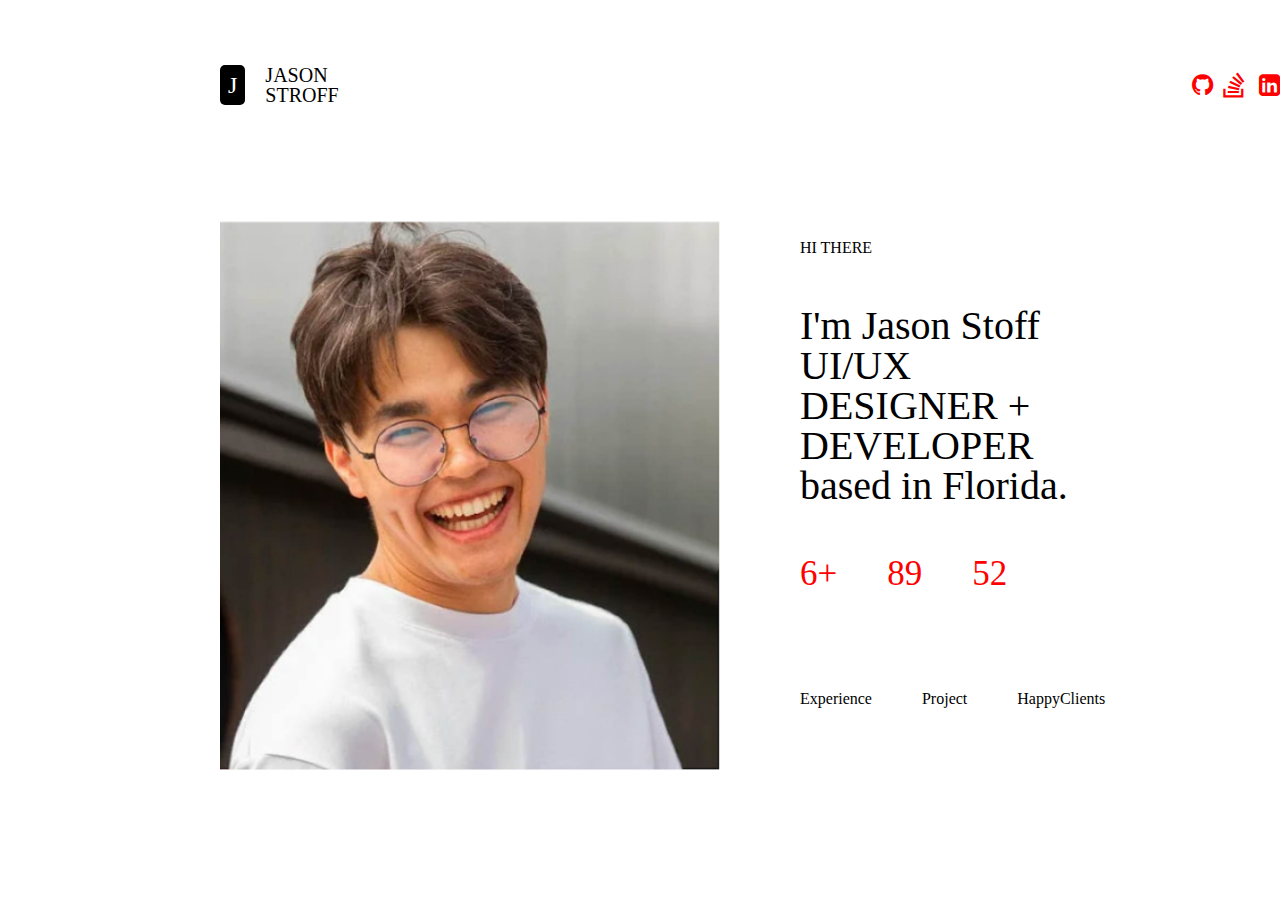
==== btvn_day_2/index.html @ e4579cae "update" ====
<!DOCTYPE html>
<html lang="en">
  <head>
    <meta charset="UTF-8" />
    <meta http-equiv="X-UA-Compatible" content="IE=edge" />
    <meta name="viewport" content="width=device-width, initial-scale=1.0" />
    <title>Document</title>
    <link
      rel="stylesheet"
      href="https://cdnjs.cloudflare.com/ajax/libs/font-awesome/4.7.0/css/font-awesome.min.css"
    />
    <link rel="stylesheet" href="./reset.css" />
    <link rel="stylesheet" href="./styles.css" />
  </head>
  <body>
    <div class="flex1">
      <div class="squareJ">
        <p class="textJ">J</p>
      </div>
      <div class="jasonstroff">
        <p>JASON STROFF</p>
      </div>
      <i class="fa fa-github"></i>
      <i class="fa fa-stack-overflow"></i>
      <i class="fa fa-linkedin-square"></i> 
    </div>
    <div class="flex2">
      <div>
        <img class="img1" src="../Screenshot_20221201_034839.png" alt="img" />
      </div>
      <div class="texttotal">
        <div class="hithere">
          <p>HI THERE</p>
        </div>
        <div class="iam">
          <p>I'm Jason Stoff UI/UX DESIGNER + DEVELOPER based in Florida.</p>
        </div>
        <div class="flex3 redtext">
            <div class="Bruh">
              <p class="sixplus">6+</p>
            </div>
            <div class="Bruh">
              <p class="eightynine">89</p>
            </div>
            <div class="Bruh">
              <p class="fiftytwo">52</p>
            </div>
        </div>
        <div class="flex4 ">
          <div class="Lmao">
            <p class="experience">Experience</p>
          </div>
          <div class="Lmao">
            <p class="project">Project</p>
          </div>
          <div class="Lmao">
            <p class="HappyClients">HappyClients</p>
          </div>
      </div>
      </div>
      </div>
    </div>
  </body>
</html>
---- btvn_day_2/styles.css ----
.flex1 {
    display: flex;
    align-items: center;
    margin-top: 45px;
    margin-left: 200px;
  }
  .squareJ {
    width: 40px;
    height: 40px;
    background-color: black;
    margin: 20px;
    border-radius: 5px;
  }
  
  .textJ {
    /* width: fit-content; */
    color: white;
    text-align: center;
    padding: 8px;
    font-size: x-large;
  }
  .jasonstroff {
    font-size: 20px;
  }
  .fa-github {
    font-size: 25px;
    color: red;
    margin-left: 850px;
  }
  .fa-stack-overflow {
    font-size: 25px;
    color: red;
    margin: 10px;
  }
  .fa-linkedin-square {
    font-size: 25px;
    color: red;
    margin-left: 5px;
  }
  
  .flex2 {
    display: flex;
    margin-top: 45px;
    margin-left: 100px;
  }
  
  .img1 {
    width: 500px;
    height: 550px;
    margin-left: 120px;
    margin-top: 50px;
  }
  .texttotal {
    padding-top: 70px;
    padding-left: 80px;
  }
  .iam {
    padding-top: 50px;
    width: 300px;
    height: 150px;
    font-size: 40px;
  }
  .flex3{
      display: flex;
      align-items: center;
      padding-top: 100px;
  }
  .redtext {
      color: red;
      font-size: 35px;
  }
  
  .Bruh{
      padding-right: 50px;
  }
  
  
  .flex4{
      display: flex;
      align-items: center;
      padding-top: 100px;
  }
  .Lmao {
      padding-right: 50px;
  }
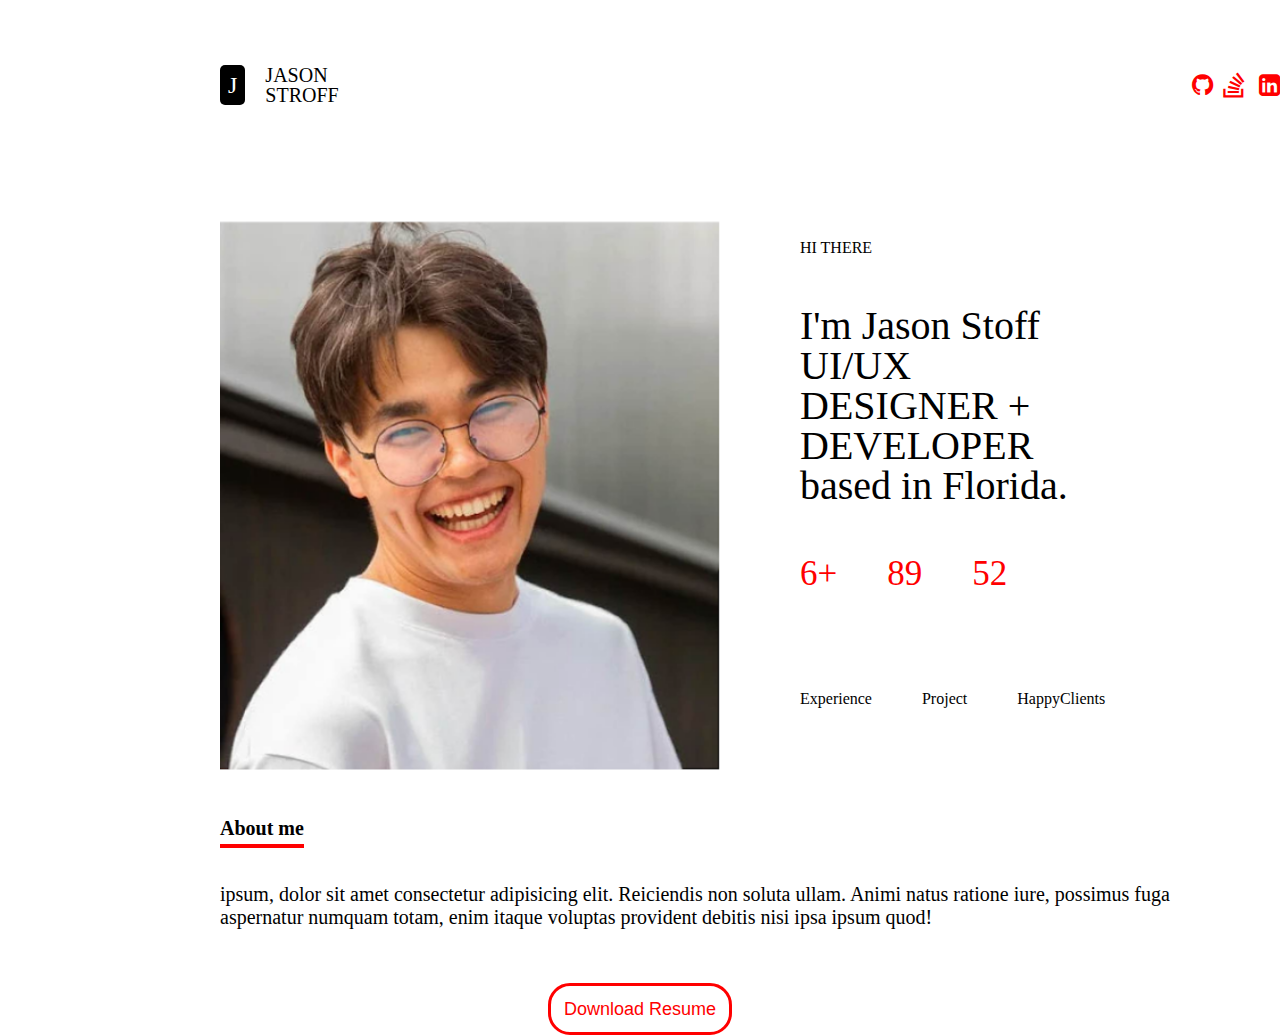
==== commit bf163015: "update" ====
--- a/btvn_day_2/index.html
+++ b/btvn_day_2/index.html
@@ -59,6 +59,16 @@
       </div>
       </div>
       </div>
+      <div class="flex5">
+        <p class="aboutme"> <span class="underline"> About me </span></p>
+
+      </div>
+      <div class="lorem">
+        <p> ipsum, dolor sit amet consectetur adipisicing elit. Reiciendis non soluta ullam. Animi natus ratione iure, possimus fuga aspernatur numquam totam, enim itaque voluptas provident debitis nisi ipsa ipsum quod!</p>
+      </div>
+      <div class="download_resume">
+        <button type="button" onclick="alert('Download')">Download Resume</button>
+      </div>
     </div>
   </body>
 </html>--- a/btvn_day_2/styles.css
+++ b/btvn_day_2/styles.css
@@ -82,4 +82,40 @@
   }
   .Lmao {
       padding-right: 50px;
-  }+  }
+  .flex5 {
+    /* align-items: center; */
+  margin-top: 45px;
+  margin-left: 220px;
+  font-size: 20px;
+}
+.underline{
+  border-bottom: 4px solid red;
+  padding-bottom: 5px;
+  font-weight: 900;
+}
+.lorem{
+  margin-top: 45px;
+  margin-left: 220px;
+  font-size: 20px;
+  width: 1000px;
+  height: 100px;
+  line-height: normal;
+}
+button{
+  font-size:large;
+  padding:12.5px;
+  background: transparent;
+  border: 3px solid red;
+  border-radius: 22px;
+  color:red;
+}
+button:hover{
+  color:aqua;
+  border-color: aqua;
+  background-color: brown;
+}
+.download_resume{
+  margin:auto;
+  width: fit-content;
+}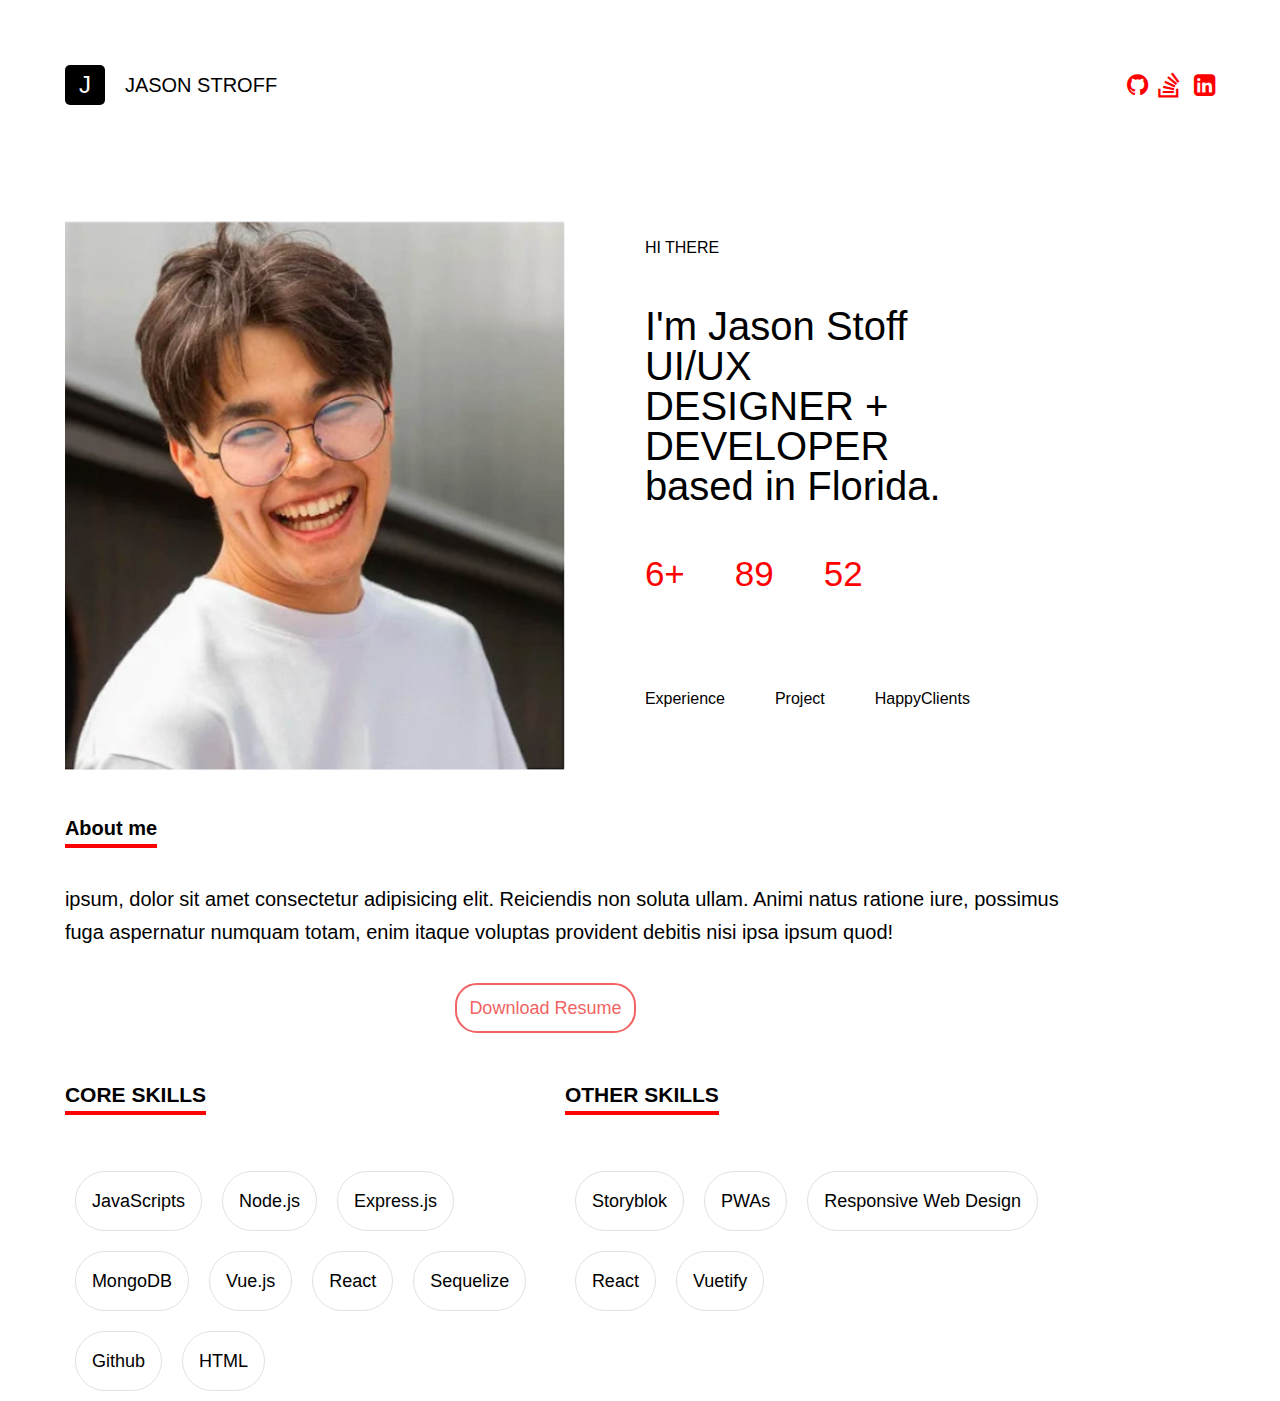
==== commit 2f1abe59: "update" ====
--- a/btvn_day_2/index.html
+++ b/btvn_day_2/index.html
@@ -13,62 +13,119 @@
     <link rel="stylesheet" href="./styles.css" />
   </head>
   <body>
-    <div class="flex1">
-      <div class="squareJ">
-        <p class="textJ">J</p>
+    <div class="container">
+      <div class="flex1">
+        <div class="squareJ">
+          <p class="textJ">J</p>
+        </div>
+        <div class="jasonstroff">
+          <p>JASON STROFF</p>
+        </div>
+        <i class="fa fa-github"></i>
+        <i class="fa fa-stack-overflow"></i>
+        <i class="fa fa-linkedin-square"></i> 
       </div>
-      <div class="jasonstroff">
-        <p>JASON STROFF</p>
-      </div>
-      <i class="fa fa-github"></i>
-      <i class="fa fa-stack-overflow"></i>
-      <i class="fa fa-linkedin-square"></i> 
-    </div>
-    <div class="flex2">
-      <div>
-        <img class="img1" src="../Screenshot_20221201_034839.png" alt="img" />
-      </div>
-      <div class="texttotal">
-        <div class="hithere">
-          <p>HI THERE</p>
+      <div class="flex2">
+        <div>
+          <img class="img1" src="../Screenshot_20221201_034839.png" alt="img" />
         </div>
-        <div class="iam">
-          <p>I'm Jason Stoff UI/UX DESIGNER + DEVELOPER based in Florida.</p>
-        </div>
-        <div class="flex3 redtext">
-            <div class="Bruh">
-              <p class="sixplus">6+</p>
+        <div class="texttotal">
+          <div class="hithere">
+            <p>HI THERE</p>
+          </div>
+          <div class="iam">
+            <p>I'm Jason Stoff UI/UX DESIGNER + DEVELOPER based in Florida.</p>
+          </div>
+          <div class="flex3 redtext">
+              <div class="Bruh">
+                <p class="sixplus">6+</p>
+              </div>
+              <div class="Bruh">
+                <p class="eightynine">89</p>
+              </div>
+              <div class="Bruh">
+                <p class="fiftytwo">52</p>
+              </div>
+          </div>
+          <div class="flex4 ">
+            <div class="Lmao">
+              <p class="experience">Experience</p>
             </div>
-            <div class="Bruh">
-              <p class="eightynine">89</p>
+            <div class="Lmao">
+              <p class="project">Project</p>
             </div>
-            <div class="Bruh">
-              <p class="fiftytwo">52</p>
+            <div class="Lmao">
+              <p class="HappyClients">HappyClients</p>
             </div>
         </div>
-        <div class="flex4 ">
-          <div class="Lmao">
-            <p class="experience">Experience</p>
+        </div>
+        </div>
+        <div class="flex5">
+          <p class="aboutme"> <span class="underline"> About me </span></p>
+        </div>
+        <div class="lorem">
+          <p> ipsum, dolor sit amet consectetur adipisicing elit. Reiciendis non soluta ullam. Animi natus ratione iure, possimus fuga aspernatur numquam totam, enim itaque voluptas provident debitis nisi ipsa ipsum quod!</p>
+        </div>
+        <div class="download_resume">
+          <button type="button" onclick="alert('Download')">Download Resume</button>
+        </div>
+        <div class="flex6">
+          <div class="coreskills">
+            <p><span class="underline">CORE SKILLS</span></p>
+            <div class="skilldetail">
+              <div class="skill">
+                JavaScripts
+              </div>
+              <div class="skill">
+                Node.js
+              </div>
+              <div class="skill">
+                Express.js
+              </div>
+              <div class="skill">
+                MongoDB
+              </div>
+              <div class="skill">
+                Vue.js
+              </div>
+              <div class="skill">
+                React
+              </div>
+              <div class="skill">
+                Sequelize
+              </div>
+              <div class="skill">
+                Github
+              </div>
+              <div class="skill">
+                HTML
+              </div>
+            </div>
           </div>
-          <div class="Lmao">
-            <p class="project">Project</p>
+          <div class="otherskills">
+            <p><span class="underline">OTHER SKILLS</span></p>
+            <div class="skilldetail">
+              <div class="skill">
+                Storyblok
+              </div>       
+              <div class="skill">
+                PWAs
+              </div>       
+              <div class="skill">
+                Responsive Web Design
+              </div>       
+              <div class="skill">
+                React
+              </div>       
+              <div class="skill">
+                Vuetify
+              </div>       
+            </div>
           </div>
-          <div class="Lmao">
-            <p class="HappyClients">HappyClients</p>
           </div>
-      </div>
-      </div>
-      </div>
-      <div class="flex5">
-        <p class="aboutme"> <span class="underline"> About me </span></p>
-
-      </div>
-      <div class="lorem">
-        <p> ipsum, dolor sit amet consectetur adipisicing elit. Reiciendis non soluta ullam. Animi natus ratione iure, possimus fuga aspernatur numquam totam, enim itaque voluptas provident debitis nisi ipsa ipsum quod!</p>
-      </div>
-      <div class="download_resume">
-        <button type="button" onclick="alert('Download')">Download Resume</button>
-      </div>
+        </div>
+        </div>
     </div>
+     
   </body>
 </html>--- a/btvn_day_2/styles.css
+++ b/btvn_day_2/styles.css
@@ -1,14 +1,24 @@
+body {
+  font-family: Arial, sans-serif;
+  margin:auto;
+}
+.container {
+  width: fit-content;
+  margin:auto;
+}
+
 .flex1 {
     display: flex;
     align-items: center;
     margin-top: 45px;
-    margin-left: 200px;
+    /* margin-left: 200px; */
   }
   .squareJ {
     width: 40px;
     height: 40px;
     background-color: black;
     margin: 20px;
+    margin-left: 0px;
     border-radius: 5px;
   }
   
@@ -41,13 +51,13 @@
   .flex2 {
     display: flex;
     margin-top: 45px;
-    margin-left: 100px;
+    /* margin-left: 100px; */
   }
   
   .img1 {
     width: 500px;
     height: 550px;
-    margin-left: 120px;
+    /* margin-left: 120px; */
     margin-top: 50px;
   }
   .texttotal {
@@ -86,7 +96,7 @@
   .flex5 {
     /* align-items: center; */
   margin-top: 45px;
-  margin-left: 220px;
+  /* margin-left: 220px; */
   font-size: 20px;
 }
 .underline{
@@ -96,26 +106,71 @@
 }
 .lorem{
   margin-top: 45px;
-  margin-left: 220px;
+  /* margin-left: 220px; */
   font-size: 20px;
   width: 1000px;
   height: 100px;
-  line-height: normal;
+  line-height: 33px;
 }
 button{
   font-size:large;
   padding:12.5px;
   background: transparent;
-  border: 3px solid red;
+  border: 2px solid #F26464;
   border-radius: 22px;
-  color:red;
+  color:#F26464;
 }
 button:hover{
-  color:aqua;
-  border-color: aqua;
-  background-color: brown;
+  color: white;
+  border-color: #F26464;
+  background-color: #F26464;
+  transition: 0.5s ease-in-out
 }
 .download_resume{
   margin:auto;
+  margin-top: 0px;
+  margin-left: 390px;
   width: fit-content;
+  outline: none;
+}
+.flex6
+{
+  display: flex;
+  margin-top: 45px;
+  font-size: 21px;
+  width: 1000px;
+  height: 100px;
+  line-height: 33px;
+}
+.coreskills, .otherskills
+{
+  flex:1;
+  margin-right: 10px;
+}
+.coreskills p, .otherskills p{
+  margin-bottom: 50px;
+}
+.skilldetail
+{
+  display: flex;
+  flex-wrap: wrap;
+}
+.skill
+{
+  font-size:large;
+  padding:12.5px;
+  background: transparent;
+  border: 1px solid #e1e1e1;
+  border-radius: 40px;
+  color:black;
+  margin: 10px 10px 10px 10px;
+  padding-left: 16px;
+  padding-right: 16px;
+
+}
+.skill:hover{
+  color: white;
+  border-color: #F26464;
+  background-color: #F26464;
+  transition: 0.5s ease-in-out
 }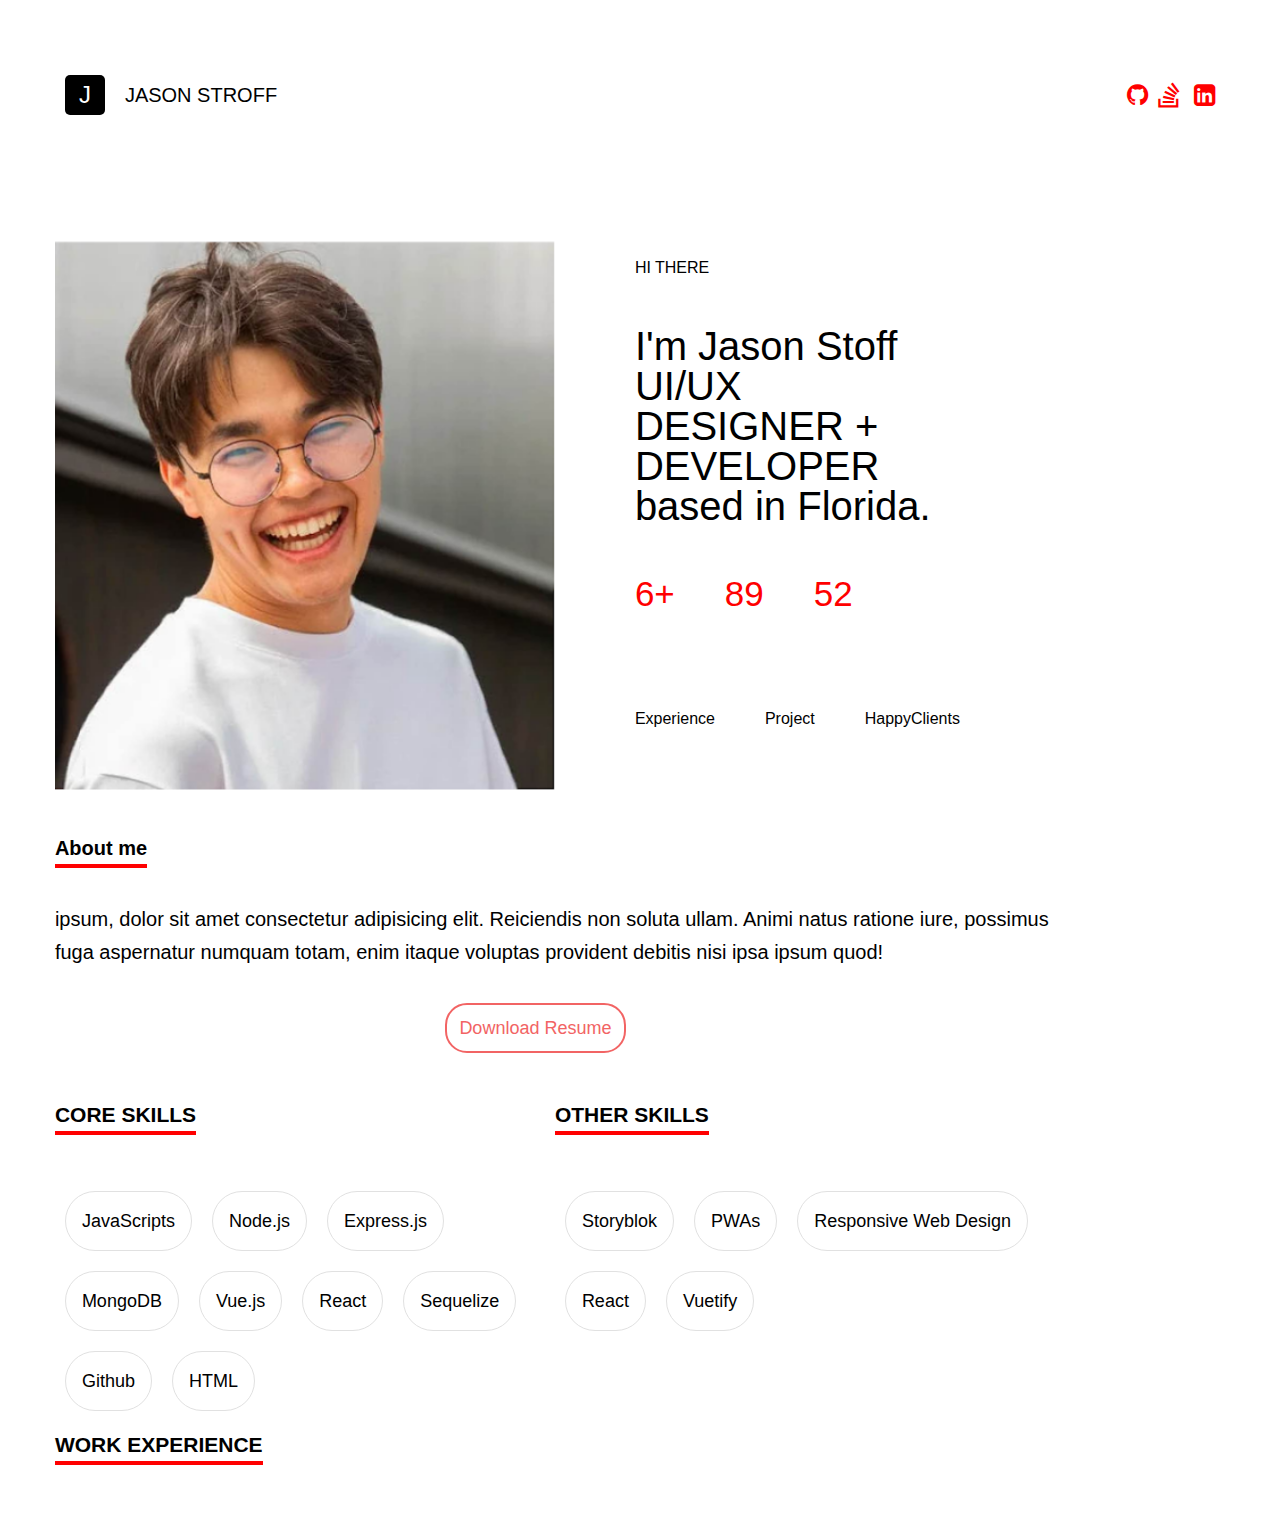
==== commit 52db4456: "update" ====
--- a/btvn_day_2/index.html
+++ b/btvn_day_2/index.html
@@ -123,6 +123,14 @@
             </div>
           </div>
           </div>
+          <div class="workExp">
+            <div class="exp">
+              <p><span class="underline">WORK EXPERIENCE</span></p>
+            </div>
+            <div class="none">
+              <p><span class="underline"></span></p>
+            </div>
+          </div>
         </div>
         </div>
     </div>
--- a/btvn_day_2/styles.css
+++ b/btvn_day_2/styles.css
@@ -173,4 +173,21 @@
   border-color: #F26464;
   background-color: #F26464;
   transition: 0.5s ease-in-out
+}
+.workExp
+{
+  display: flex;
+  margin-top: 230px;
+  font-size: 21px;
+  width: 1000px;
+  height: 100px;
+  line-height: 33px;
+}
+div.flex1 {
+  position: -webkit-sticky;
+  position: sticky;
+  top: 0;
+  background-color: white;
+  padding: 10px;
+  font-size: 20px;
 }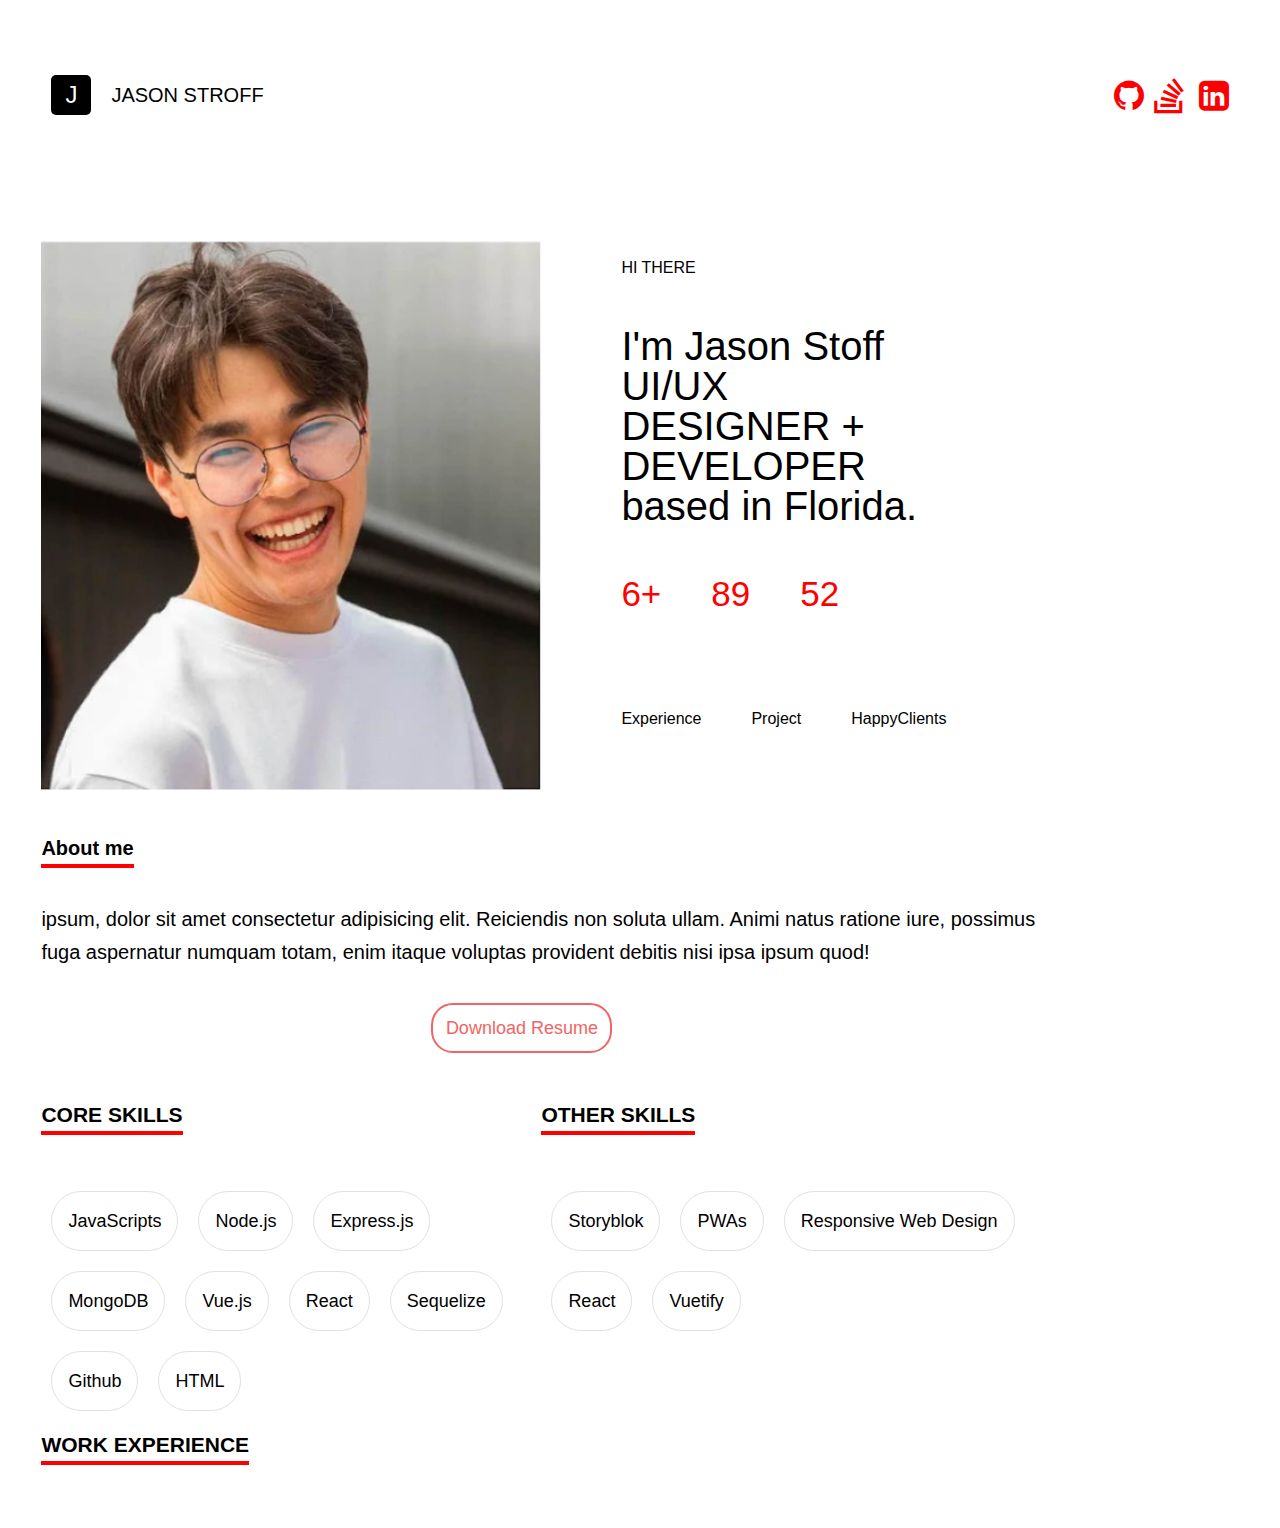
==== commit 586dcc77: "update" ====
--- a/btvn_day_2/index.html
+++ b/btvn_day_2/index.html
@@ -130,8 +130,8 @@
             <div class="none">
               <p><span class="underline"></span></p>
             </div>
-          </div>
-        </div>
+          </div>  
+        </div> 
         </div>
     </div>
      
--- a/btvn_day_2/styles.css
+++ b/btvn_day_2/styles.css
@@ -33,17 +33,17 @@
     font-size: 20px;
   }
   .fa-github {
-    font-size: 25px;
+    font-size: 35px;
     color: red;
     margin-left: 850px;
   }
   .fa-stack-overflow {
-    font-size: 25px;
+    font-size: 35px;
     color: red;
     margin: 10px;
   }
   .fa-linkedin-square {
-    font-size: 25px;
+    font-size: 35px;
     color: red;
     margin-left: 5px;
   }
@@ -162,7 +162,7 @@
   background: transparent;
   border: 1px solid #e1e1e1;
   border-radius: 40px;
-  color:black;
+  color:black; 
   margin: 10px 10px 10px 10px;
   padding-left: 16px;
   padding-right: 16px;
@@ -189,5 +189,5 @@
   top: 0;
   background-color: white;
   padding: 10px;
-  font-size: 20px;
+  font-size: 40px;
 }